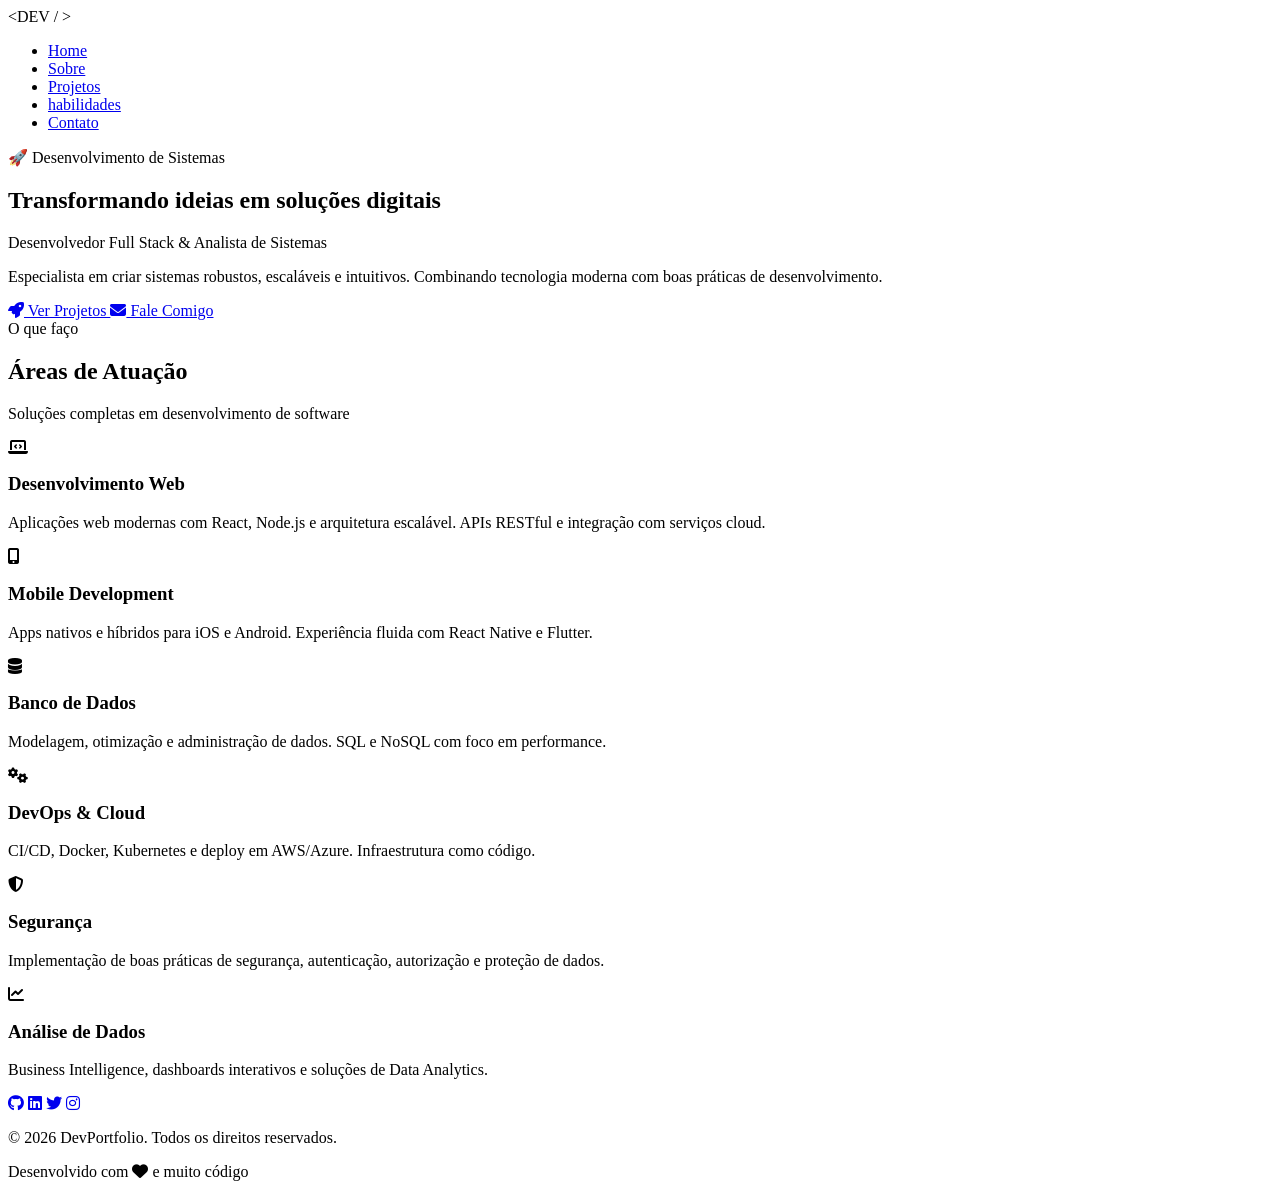
==== index.html @ b84a5168 "Add files via upload" ====
<html lang="pt-br">
    <head>
        <meta charset="UTF-8">
        <title>Dev - Site pessoal - Gabriel Olivier do Amaral </title>
        <link rel="stylesheet" href="CSS/stryle.css">
        <link rel="stylesheet" href="https://cdnjs.cloudflare.com/ajax/libs/font-awesome/6.4.0/css/all.min.css">
    </head>
    <body>
        <!--MENU DE NAVEGAÇÃO DO SITE-->
    <nav class="navbar">
        <div class="Logo"> &lt;DEV <span>/</span> ></div>
        <ul class="nav-links">
            <li><a href="index.html" class="active">Home</a></li>
            <li><a href="sobre.html">Sobre</a></li>
            <li><a href="projetos.html">Projetos</a></li>
            <li><a href="habilidades.html">habilidades</a></li>
            <li><a href="contato.html">Contato</a></li>
        </ul>
    </nav>
    <!--Seção hero-->
    <section class="hero">
        <div class="hero-content">
            <span class="hero-badge">🚀 Desenvolvimento de Sistemas</span>
            <h1>Transformando ideias em <span class="highlight">soluções digitais</span></h1>
            <div class="typing-text">Desenvolvedor Full Stack & Analista de Sistemas</div>
            <p class="hero-description">
                Especialista em criar sistemas robustos, escaláveis e intuitivos. 
                Combinando tecnologia moderna com boas práticas de desenvolvimento.
            </p>
            <div class="cta-buttons">
                <a href="projetos.html" class="btn btn-primary">
                    <i class="fas fa-rocket"></i> Ver Projetos
                </a>
                <a href="contato.html" class="btn btn-secondary">
                    <i class="fas fa-envelope"></i> Fale Comigo
                </a>
            </div>
        </div>
    </section>
    <!-- Serviços -->
    <section id="servicos">
        <div class="section-header">
            <span class="section-tag">O que faço</span>
            <h2 class="section-title">Áreas de Atuação</h2>
            <p class="section-subtitle">Soluções completas em desenvolvimento de software</p>
        </div>
        
        <div class="cards-grid">
            <div class="card">
                <div class="card-icon">
                    <i class="fas fa-laptop-code"></i>
                </div>
                <h3>Desenvolvimento Web</h3>
                <p>Aplicações web modernas com React, Node.js e arquitetura escalável. APIs RESTful e integração com serviços cloud.</p>
            </div>
            
            <div class="card">
                <div class="card-icon">
                    <i class="fas fa-mobile-alt"></i>
                </div>
                <h3>Mobile Development</h3>
                <p>Apps nativos e híbridos para iOS e Android. Experiência fluida com React Native e Flutter.</p>
            </div>
            
            <div class="card">
                <div class="card-icon">
                    <i class="fas fa-database"></i>
                </div>
                <h3>Banco de Dados</h3>
                <p>Modelagem, otimização e administração de dados. SQL e NoSQL com foco em performance.</p>
            </div>
            
            <div class="card">
                <div class="card-icon">
                    <i class="fas fa-cogs"></i>
                </div>
                <h3>DevOps & Cloud</h3>
                <p>CI/CD, Docker, Kubernetes e deploy em AWS/Azure. Infraestrutura como código.</p>
            </div>
            
            <div class="card">
                <div class="card-icon">
                    <i class="fas fa-shield-alt"></i>
                </div>
                <h3>Segurança</h3>
                <p>Implementação de boas práticas de segurança, autenticação, autorização e proteção de dados.</p>
            </div>
            
            <div class="card">
                <div class="card-icon">
                    <i class="fas fa-chart-line"></i>
                </div>
                <h3>Análise de Dados</h3>
                <p>Business Intelligence, dashboards interativos e soluções de Data Analytics.</p>
            </div>
        </div>
    </section>

    <!-- Footer -->
    <footer>
        <div class="footer-content">
            <div class="social-links">
                <a href="#"><i class="fab fa-github"></i></a>
                <a href="#"><i class="fab fa-linkedin"></i></a>
                <a href="#"><i class="fab fa-twitter"></i></a>
                <a href="#"><i class="fab fa-instagram"></i></a>
            </div>
            <p>&copy; 2026 DevPortfolio. Todos os direitos reservados.</p>
            <p>Desenvolvido com <i class="fas fa-heart" style="color: var(--accent);"></i> e muito código</p>
        </div>
    </footer>
    </body>
</html>
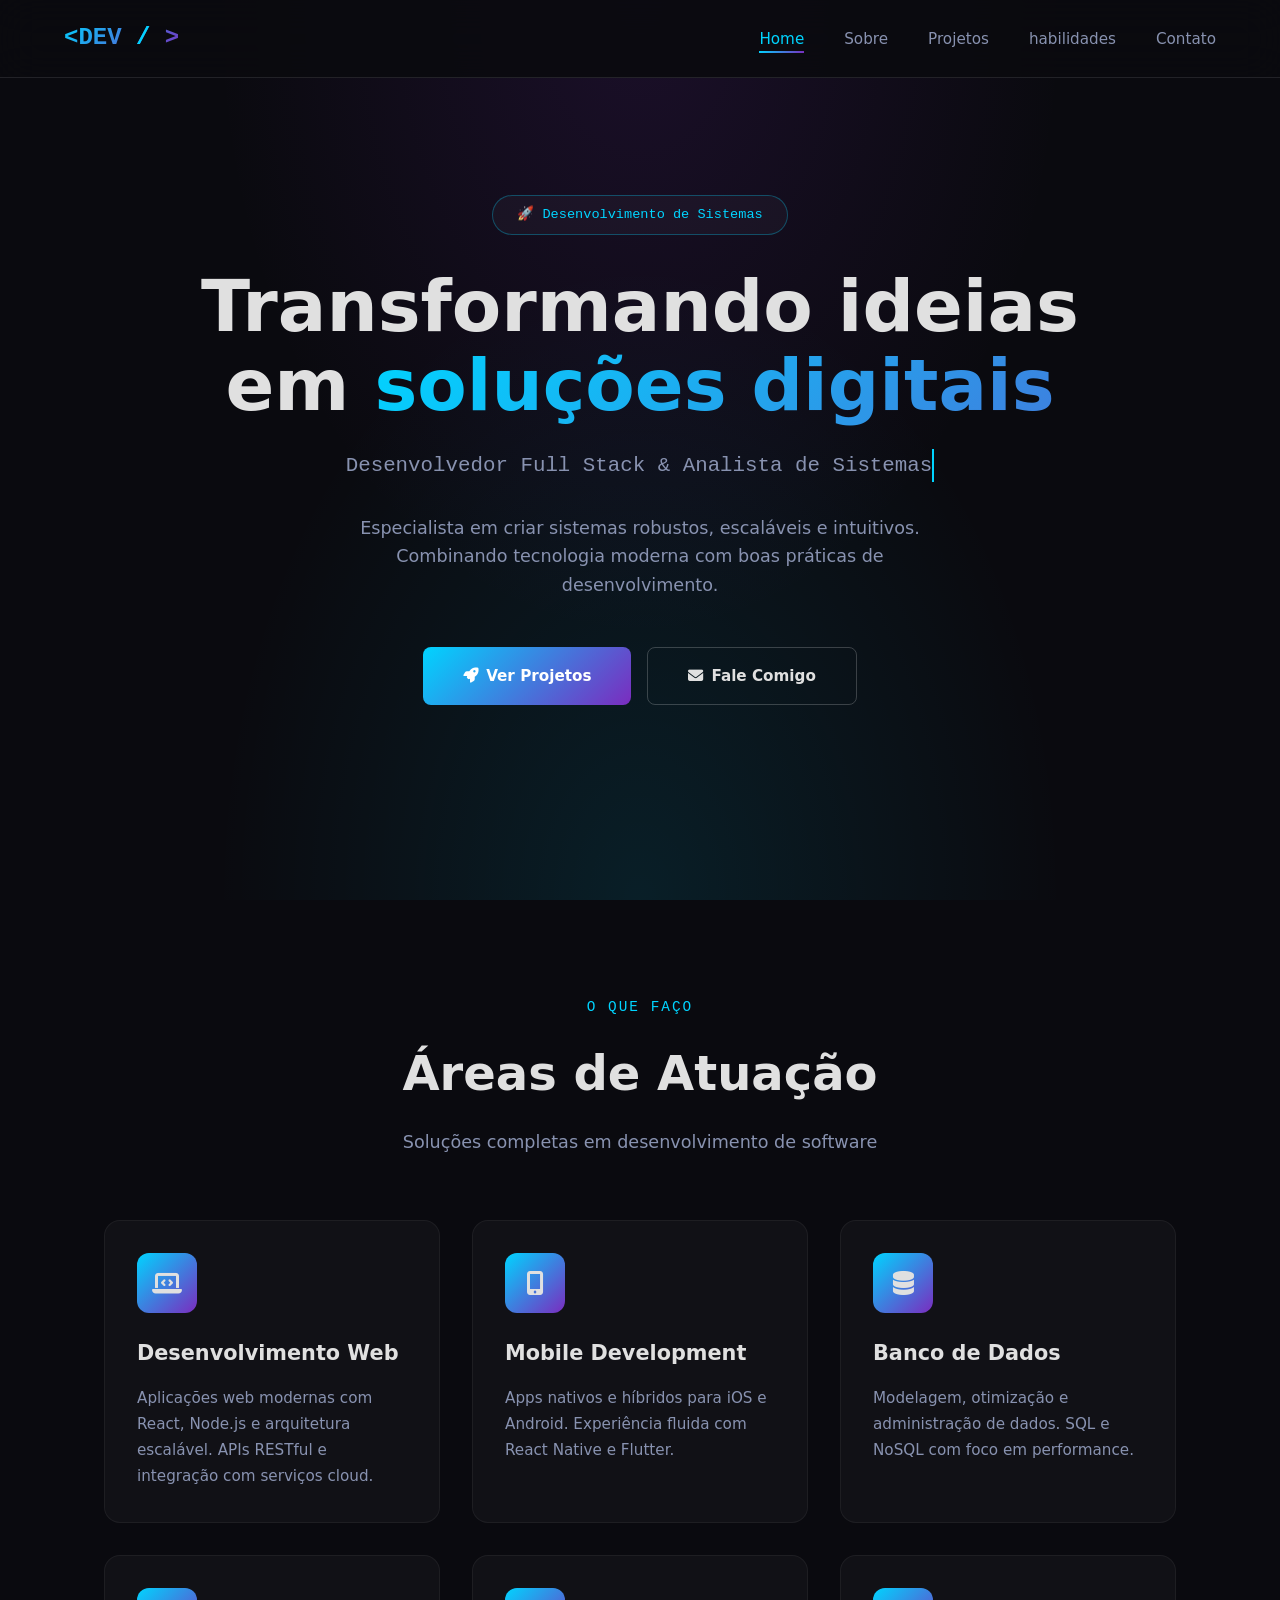
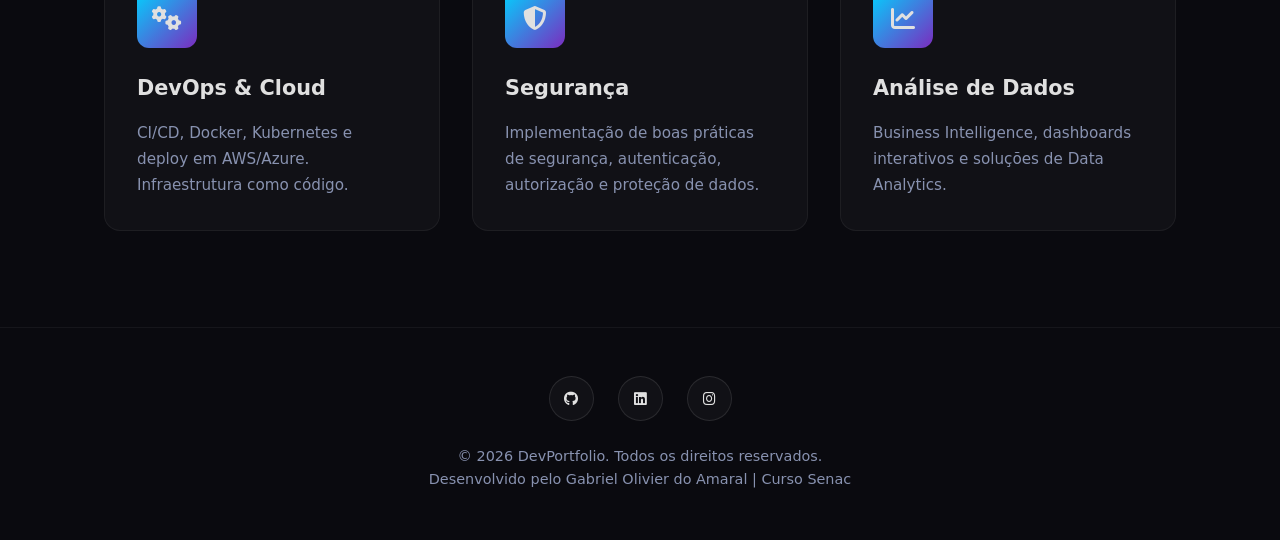
==== commit a4f2943e: "Update index.html" ====
--- a/index.html
+++ b/index.html
@@ -100,14 +100,13 @@
     <footer>
         <div class="footer-content">
             <div class="social-links">
-                <a href="#"><i class="fab fa-github"></i></a>
-                <a href="#"><i class="fab fa-linkedin"></i></a>
-                <a href="#"><i class="fab fa-twitter"></i></a>
-                <a href="#"><i class="fab fa-instagram"></i></a>
+                <a href="https://github.com/Gabriielx/"><i class="fab fa-github"></i></a>
+                <a href="https://www.linkedin.com/in/gabriel-olivier-do-amaral"><i class="fab fa-linkedin"></i></a>
+                <a href="https://www.instagram.com/gabriielxx_z/?utm_source=chatgpt.com"><i class="fab fa-instagram"></i></a>
             </div>
             <p>&copy; 2026 DevPortfolio. Todos os direitos reservados.</p>
-            <p>Desenvolvido com <i class="fas fa-heart" style="color: var(--accent);"></i> e muito código</p>
+            <p>Desenvolvido pelo Gabriel Olivier do Amaral | Curso Senac</p>
         </div>
     </footer>
     </body>
-</html>+</html>
--- a/CSS/stryle.css
+++ b/CSS/stryle.css
@@ -0,0 +1,809 @@
+/* ============================================
+   RESET E CONFIGURAÇÕES GLOBAIS
+   ============================================ */
+* {
+    margin: 0;
+    padding: 0;
+    box-sizing: border-box;
+}
+
+:root {
+    /* Cores principais - Tema Tech Moderno */
+    --primary: #00d4ff;
+    --secondary: #7b2cbf;
+    --accent: #ff006e;
+    --dark: #0a0a0f;
+    --darker: #050508;
+    --light: #e0e0e0;
+    --gray: #8892b0;
+    --card-bg: rgba(255, 255, 255, 0.03);
+    
+    /* Gradientes */
+    --gradient-1: linear-gradient(135deg, #00d4ff 0%, #7b2cbf 100%);
+    --gradient-2: linear-gradient(45deg, #ff006e 0%, #8338ec 100%);
+    
+    /* Fontes */
+    --font-main: 'Segoe UI', system-ui, -apple-system, sans-serif;
+    --font-mono: 'Fira Code', 'Consolas', monospace;
+    
+    /* Animações */
+    --transition: all 0.3s cubic-bezier(0.4, 0, 0.2, 1);
+}
+
+html {
+    scroll-behavior: smooth;
+}
+
+body {
+    font-family: var(--font-main);
+    background-color: var(--dark);
+    color: var(--light);
+    line-height: 1.6;
+    overflow-x: hidden;
+}
+
+/* ============================================
+   ANIMAÇÕES
+   ============================================ */
+@keyframes fadeInUp {
+    from {
+        opacity: 0;
+        transform: translateY(30px);
+    }
+    to {
+        opacity: 1;
+        transform: translateY(0);
+    }
+}
+
+@keyframes pulse {
+    0%, 100% { opacity: 1; }
+    50% { opacity: 0.5; }
+}
+
+@keyframes float {
+    0%, 100% { transform: translateY(0); }
+    50% { transform: translateY(-10px); }
+}
+
+@keyframes gradientShift {
+    0% { background-position: 0% 50%; }
+    50% { background-position: 100% 50%; }
+    100% { background-position: 0% 50%; }
+}
+
+@keyframes typing {
+    from { width: 0; }
+    to { width: 100%; }
+}
+
+@keyframes blink {
+    50% { border-color: transparent; }
+}
+
+/* ============================================
+   NAVEGAÇÃO
+   ============================================ */
+.navbar {
+    position: fixed;
+    top: 0;
+    width: 100%;
+    padding: 1.2rem 5%;
+    background: rgba(10, 10, 15, 0.9);
+    backdrop-filter: blur(20px);
+    border-bottom: 1px solid rgba(255, 255, 255, 0.1);
+    z-index: 1000;
+    display: flex;
+    justify-content: space-between;
+    align-items: center;
+    transition: var(--transition);
+}
+
+.logo {
+    font-size: 1.5rem;
+    font-weight: 700;
+    background: var(--gradient-1);
+    -webkit-background-clip: text;
+    -webkit-text-fill-color: transparent;
+    background-clip: text;
+    font-family: var(--font-mono);
+}
+
+.logo span {
+    color: var(--primary);
+    -webkit-text-fill-color: var(--primary);
+}
+
+.nav-links {
+    display: flex;
+    list-style: none;
+    gap: 2.5rem;
+}
+
+.nav-links a {
+    color: var(--gray);
+    text-decoration: none;
+    font-weight: 500;
+    font-size: 0.95rem;
+    position: relative;
+    transition: var(--transition);
+}
+
+.nav-links a::after {
+    content: '';
+    position: absolute;
+    bottom: -5px;
+    left: 0;
+    width: 0;
+    height: 2px;
+    background: var(--gradient-1);
+    transition: var(--transition);
+}
+
+.nav-links a:hover,
+.nav-links a.active {
+    color: var(--primary);
+}
+
+.nav-links a:hover::after,
+.nav-links a.active::after {
+    width: 100%;
+}
+
+/* ============================================
+   HERO SECTION
+   ============================================ */
+.hero {
+    min-height: 100vh;
+    display: flex;
+    align-items: center;
+    justify-content: center;
+    padding: 0 5%;
+    position: relative;
+    background: 
+        radial-gradient(ellipse at top, rgba(123, 44, 191, 0.15) 0%, transparent 50%),
+        radial-gradient(ellipse at bottom, rgba(0, 212, 255, 0.1) 0%, transparent 50%);
+}
+
+.hero-content {
+    text-align: center;
+    max-width: 900px;
+    animation: fadeInUp 1s ease-out;
+}
+
+.hero-badge {
+    display: inline-block;
+    padding: 0.5rem 1.5rem;
+    background: var(--card-bg);
+    border: 1px solid rgba(0, 212, 255, 0.3);
+    border-radius: 50px;
+    color: var(--primary);
+    font-family: var(--font-mono);
+    font-size: 0.85rem;
+    margin-bottom: 2rem;
+    animation: pulse 2s infinite;
+}
+
+.hero h1 {
+    font-size: clamp(2.5rem, 6vw, 4.5rem);
+    font-weight: 800;
+    margin-bottom: 1.5rem;
+    line-height: 1.1;
+}
+
+.hero h1 .highlight {
+    background: var(--gradient-1);
+    background-size: 200% 200%;
+    -webkit-background-clip: text;
+    -webkit-text-fill-color: transparent;
+    background-clip: text;
+    animation: gradientShift 3s ease infinite;
+}
+
+.typing-text {
+    font-family: var(--font-mono);
+    font-size: 1.3rem;
+    color: var(--gray);
+    margin-bottom: 2rem;
+    border-right: 2px solid var(--primary);
+    white-space: nowrap;
+    overflow: hidden;
+    display: inline-block;
+    animation: typing 3.5s steps(40, end), blink 0.75s step-end infinite;
+}
+
+.hero-description {
+    font-size: 1.1rem;
+    color: var(--gray);
+    max-width: 600px;
+    margin: 0 auto 3rem;
+}
+
+.cta-buttons {
+    display: flex;
+    gap: 1rem;
+    justify-content: center;
+    flex-wrap: wrap;
+}
+
+/* ============================================
+   BOTÕES
+   ============================================ */
+.btn {
+    padding: 1rem 2.5rem;
+    border-radius: 8px;
+    font-weight: 600;
+    text-decoration: none;
+    transition: var(--transition);
+    display: inline-flex;
+    align-items: center;
+    gap: 0.5rem;
+    font-size: 0.95rem;
+}
+
+.btn-primary {
+    background: var(--gradient-1);
+    color: white;
+    border: none;
+    position: relative;
+    overflow: hidden;
+}
+
+.btn-primary::before {
+    content: '';
+    position: absolute;
+    top: 0;
+    left: -100%;
+    width: 100%;
+    height: 100%;
+    background: linear-gradient(90deg, transparent, rgba(255,255,255,0.2), transparent);
+    transition: var(--transition);
+}
+
+.btn-primary:hover::before {
+    left: 100%;
+}
+
+.btn-primary:hover {
+    transform: translateY(-3px);
+    box-shadow: 0 10px 30px rgba(0, 212, 255, 0.3);
+}
+
+.btn-secondary {
+    background: transparent;
+    color: var(--light);
+    border: 1px solid rgba(255, 255, 255, 0.2);
+}
+
+.btn-secondary:hover {
+    border-color: var(--primary);
+    color: var(--primary);
+    transform: translateY(-3px);
+}
+
+/* ============================================
+   SEÇÕES COMUNS
+   ============================================ */
+section {
+    padding: 6rem 5%;
+    max-width: 1200px;
+    margin: 0 auto;
+}
+
+.section-header {
+    text-align: center;
+    margin-bottom: 4rem;
+}
+
+.section-tag {
+    color: var(--primary);
+    font-family: var(--font-mono);
+    font-size: 0.9rem;
+    text-transform: uppercase;
+    letter-spacing: 2px;
+    margin-bottom: 1rem;
+    display: block;
+}
+
+.section-title {
+    font-size: clamp(2rem, 4vw, 3rem);
+    font-weight: 700;
+    margin-bottom: 1rem;
+}
+
+.section-subtitle {
+    color: var(--gray);
+    font-size: 1.1rem;
+    max-width: 600px;
+    margin: 0 auto;
+}
+
+/* ============================================
+   CARDS
+   ============================================ */
+.cards-grid {
+    display: grid;
+    grid-template-columns: repeat(auto-fit, minmax(300px, 1fr));
+    gap: 2rem;
+}
+
+.card {
+    background: var(--card-bg);
+    border: 1px solid rgba(255, 255, 255, 0.05);
+    border-radius: 16px;
+    padding: 2rem;
+    transition: var(--transition);
+    position: relative;
+    overflow: hidden;
+}
+
+.card::before {
+    content: '';
+    position: absolute;
+    top: 0;
+    left: 0;
+    width: 100%;
+    height: 3px;
+    background: var(--gradient-1);
+    transform: scaleX(0);
+    transform-origin: left;
+    transition: var(--transition);
+}
+
+.card:hover {
+    transform: translateY(-5px);
+    border-color: rgba(0, 212, 255, 0.2);
+    box-shadow: 0 20px 40px rgba(0, 0, 0, 0.3);
+}
+
+.card:hover::before {
+    transform: scaleX(1);
+}
+
+.card-icon {
+    width: 60px;
+    height: 60px;
+    background: var(--gradient-1);
+    border-radius: 12px;
+    display: flex;
+    align-items: center;
+    justify-content: center;
+    font-size: 1.5rem;
+    margin-bottom: 1.5rem;
+}
+
+.card h3 {
+    font-size: 1.3rem;
+    margin-bottom: 1rem;
+    color: var(--light);
+}
+
+.card p {
+    color: var(--gray);
+    font-size: 0.95rem;
+    line-height: 1.7;
+}
+
+/* ============================================
+   HABILIDADES
+   ============================================ */
+.skills-container {
+    display: grid;
+    grid-template-columns: repeat(auto-fit, minmax(250px, 1fr));
+    gap: 2rem;
+}
+
+.skill-category {
+    background: var(--card-bg);
+    border-radius: 16px;
+    padding: 2rem;
+    border: 1px solid rgba(255, 255, 255, 0.05);
+}
+
+.skill-category h3 {
+    color: var(--primary);
+    font-family: var(--font-mono);
+    font-size: 1.1rem;
+    margin-bottom: 1.5rem;
+    display: flex;
+    align-items: center;
+    gap: 0.5rem;
+}
+
+.skill-list {
+    display: flex;
+    flex-direction: column;
+    gap: 1rem;
+}
+
+.skill-item {
+    display: flex;
+    justify-content: space-between;
+    align-items: center;
+}
+
+.skill-name {
+    color: var(--light);
+    font-size: 0.95rem;
+}
+
+.skill-bar {
+    width: 100px;
+    height: 6px;
+    background: rgba(255, 255, 255, 0.1);
+    border-radius: 3px;
+    overflow: hidden;
+}
+
+.skill-progress {
+    height: 100%;
+    background: var(--gradient-1);
+    border-radius: 3px;
+    transition: width 1s ease;
+}
+
+/* ============================================
+   PROJETOS
+   ============================================ */
+.projects-grid {
+    display: grid;
+    grid-template-columns: repeat(auto-fit, minmax(350px, 1fr));
+    gap: 2rem;
+}
+
+.project-card {
+    background: var(--card-bg);
+    border-radius: 16px;
+    overflow: hidden;
+    border: 1px solid rgba(255, 255, 255, 0.05);
+    transition: var(--transition);
+}
+
+.project-card:hover {
+    transform: translateY(-10px);
+    box-shadow: 0 30px 60px rgba(0, 0, 0, 0.4);
+}
+
+.project-image {
+    height: 200px;
+    background: var(--gradient-2);
+    display: flex;
+    align-items: center;
+    justify-content: center;
+    font-size: 3rem;
+    position: relative;
+    overflow: hidden;
+}
+
+.project-image::after {
+    content: '';
+    position: absolute;
+    top: 0;
+    left: 0;
+    width: 100%;
+    height: 100%;
+    background: linear-gradient(to bottom, transparent 0%, var(--dark) 100%);
+}
+
+.project-content {
+    padding: 1.5rem;
+}
+
+.project-tags {
+    display: flex;
+    gap: 0.5rem;
+    flex-wrap: wrap;
+    margin-bottom: 1rem;
+}
+
+.tag {
+    padding: 0.3rem 0.8rem;
+    background: rgba(0, 212, 255, 0.1);
+    color: var(--primary);
+    border-radius: 20px;
+    font-size: 0.75rem;
+    font-family: var(--font-mono);
+}
+
+.project-content h3 {
+    font-size: 1.2rem;
+    margin-bottom: 0.5rem;
+}
+
+.project-content p {
+    color: var(--gray);
+    font-size: 0.9rem;
+    margin-bottom: 1rem;
+}
+
+.project-links {
+    display: flex;
+    gap: 1rem;
+}
+
+.project-links a {
+    color: var(--light);
+    text-decoration: none;
+    font-size: 0.9rem;
+    display: flex;
+    align-items: center;
+    gap: 0.3rem;
+    transition: var(--transition);
+}
+
+.project-links a:hover {
+    color: var(--primary);
+}
+
+/* ============================================
+   SOBRE / TIMELINE
+   ============================================ */
+.about-content {
+    display: grid;
+    grid-template-columns: 1fr 1fr;
+    gap: 4rem;
+    align-items: center;
+}
+
+.about-text {
+    animation: fadeInUp 1s ease-out;
+}
+
+.about-text h2 {
+    font-size: 2rem;
+    margin-bottom: 1.5rem;
+    line-height: 1.3;
+}
+
+.about-text p {
+    color: var(--gray);
+    margin-bottom: 1.5rem;
+    font-size: 1.05rem;
+}
+
+.stats {
+    display: grid;
+    grid-template-columns: repeat(3, 1fr);
+    gap: 2rem;
+    margin-top: 2rem;
+}
+
+.stat-item {
+    text-align: center;
+}
+
+.stat-number {
+    font-size: 2.5rem;
+    font-weight: 700;
+    background: var(--gradient-1);
+    -webkit-background-clip: text;
+    -webkit-text-fill-color: transparent;
+    background-clip: text;
+}
+
+.stat-label {
+    color: var(--gray);
+    font-size: 0.9rem;
+    margin-top: 0.5rem;
+}
+
+.about-image {
+    position: relative;
+    animation: float 6s ease-in-out infinite;
+}
+
+.code-block {
+    background: var(--darker);
+    border-radius: 12px;
+    padding: 2rem;
+    border: 1px solid rgba(255, 255, 255, 0.1);
+    font-family: var(--font-mono);
+    font-size: 0.9rem;
+    line-height: 1.8;
+}
+
+.code-line {
+    display: block;
+}
+
+.code-keyword { color: #ff006e; }
+.code-function { color: #00d4ff; }
+.code-string { color: #7ee787; }
+.code-comment { color: var(--gray); }
+
+/* ============================================
+   CONTATO
+   ============================================ */
+.contact-container {
+    display: grid;
+    grid-template-columns: 1fr 1fr;
+    gap: 4rem;
+}
+
+.contact-info h3 {
+    font-size: 1.5rem;
+    margin-bottom: 1rem;
+}
+
+.contact-info p {
+    color: var(--gray);
+    margin-bottom: 2rem;
+}
+
+.contact-links {
+    display: flex;
+    flex-direction: column;
+    gap: 1rem;
+}
+
+.contact-link {
+    display: flex;
+    align-items: center;
+    gap: 1rem;
+    padding: 1rem;
+    background: var(--card-bg);
+    border-radius: 12px;
+    text-decoration: none;
+    color: var(--light);
+    transition: var(--transition);
+    border: 1px solid rgba(255, 255, 255, 0.05);
+}
+
+.contact-link:hover {
+    border-color: var(--primary);
+    transform: translateX(10px);
+}
+
+.contact-link i {
+    width: 40px;
+    height: 40px;
+    background: var(--gradient-1);
+    border-radius: 10px;
+    display: flex;
+    align-items: center;
+    justify-content: center;
+}
+
+.contact-form {
+    background: var(--card-bg);
+    padding: 2rem;
+    border-radius: 16px;
+    border: 1px solid rgba(255, 255, 255, 0.05);
+}
+
+.form-group {
+    margin-bottom: 1.5rem;
+}
+
+.form-group label {
+    display: block;
+    margin-bottom: 0.5rem;
+    color: var(--gray);
+    font-size: 0.9rem;
+}
+
+.form-group input,
+.form-group textarea {
+    width: 100%;
+    padding: 1rem;
+    background: var(--darker);
+    border: 1px solid rgba(255, 255, 255, 0.1);
+    border-radius: 8px;
+    color: var(--light);
+    font-family: inherit;
+    transition: var(--transition);
+}
+
+.form-group input:focus,
+.form-group textarea:focus {
+    outline: none;
+    border-color: var(--primary);
+}
+
+.form-group textarea {
+    min-height: 120px;
+    resize: vertical;
+}
+
+/* ============================================
+   FOOTER
+   ============================================ */
+footer {
+    text-align: center;
+    padding: 3rem 5%;
+    border-top: 1px solid rgba(255, 255, 255, 0.05);
+    color: var(--gray);
+    font-size: 0.9rem;
+}
+
+.footer-content {
+    max-width: 1200px;
+    margin: 0 auto;
+}
+
+.social-links {
+    display: flex;
+    justify-content: center;
+    gap: 1.5rem;
+    margin-bottom: 1.5rem;
+}
+
+.social-links a {
+    width: 45px;
+    height: 45px;
+    background: var(--card-bg);
+    border-radius: 50%;
+    display: flex;
+    align-items: center;
+    justify-content: center;
+    color: var(--light);
+    text-decoration: none;
+    transition: var(--transition);
+    border: 1px solid rgba(255, 255, 255, 0.1);
+}
+
+.social-links a:hover {
+    background: var(--gradient-1);
+    transform: translateY(-5px);
+    border-color: transparent;
+}
+
+/* ============================================
+   RESPONSIVIDADE
+   ============================================ */
+@media (max-width: 768px) {
+    .navbar {
+        padding: 1rem 5%;
+    }
+    
+    .nav-links {
+        gap: 1.2rem;
+        font-size: 0.9rem;
+    }
+    
+    .about-content,
+    .contact-container {
+        grid-template-columns: 1fr;
+        gap: 2rem;
+    }
+    
+    .stats {
+        grid-template-columns: 1fr;
+        gap: 1rem;
+    }
+    
+    .projects-grid {
+        grid-template-columns: 1fr;
+    }
+    
+    .hero h1 {
+        font-size: 2.5rem;
+    }
+    
+    .typing-text {
+        font-size: 1rem;
+        white-space: normal;
+        border: none;
+        animation: none;
+    }
+}
+
+/* ============================================
+   SCROLLBAR PERSONALIZADA
+   ============================================ */
+::-webkit-scrollbar {
+    width: 10px;
+}
+
+::-webkit-scrollbar-track {
+    background: var(--darker);
+}
+
+::-webkit-scrollbar-thumb {
+    background: var(--gradient-1);
+    border-radius: 5px;
+}
+
+::-webkit-scrollbar-thumb:hover {
+    background: var(--primary);
+}
